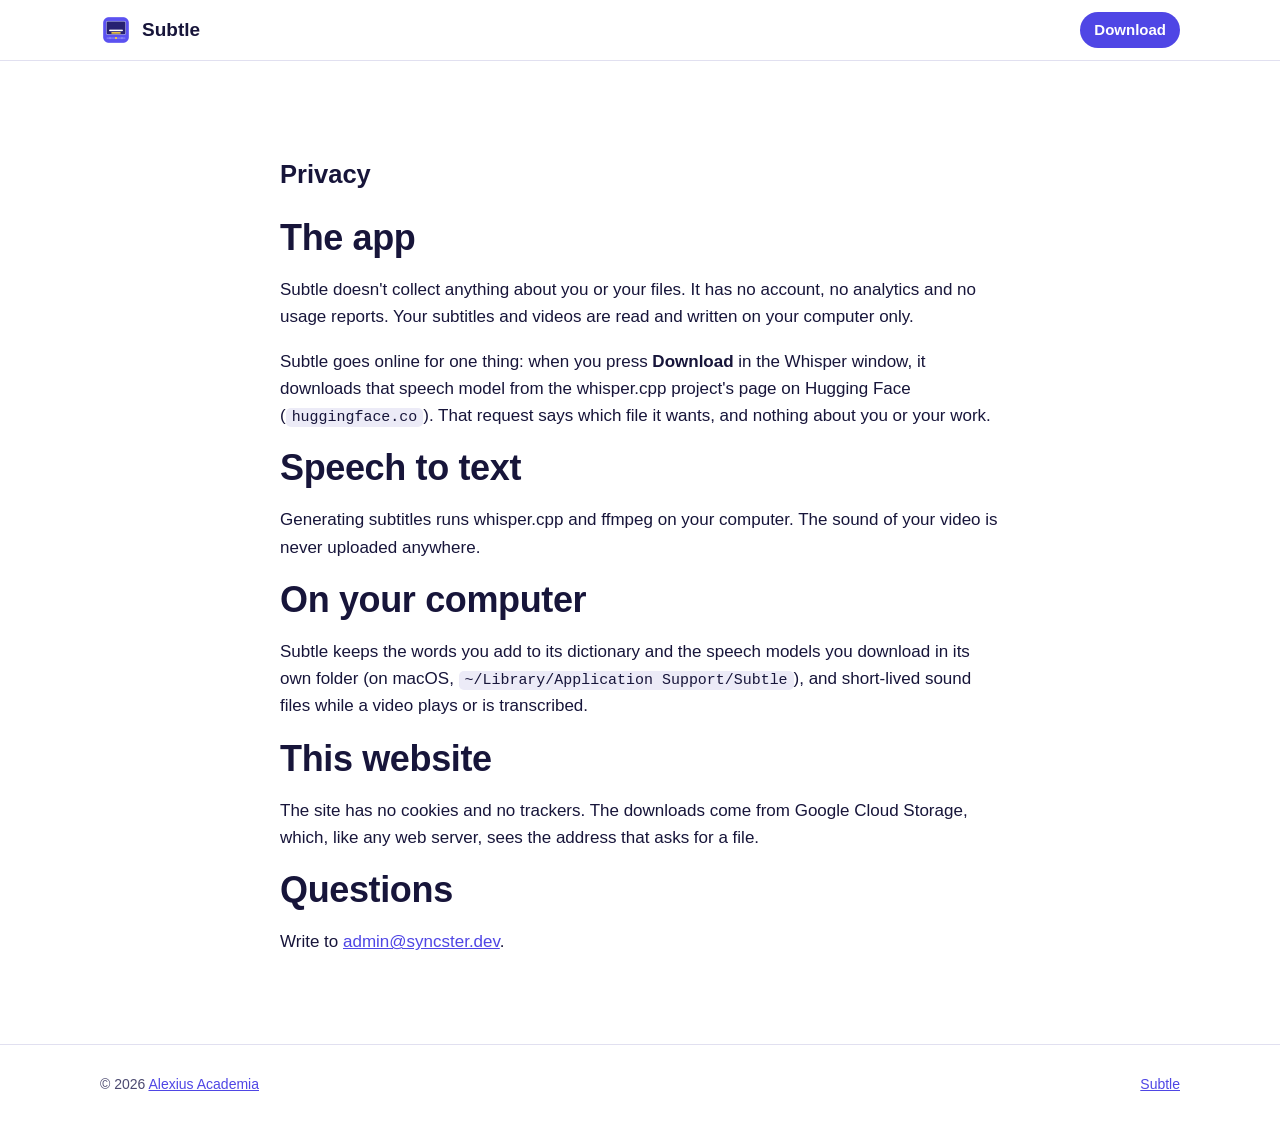
==== website/privacy.html @ 832e2484 "Subtle: an SRT subtitle editor with video preview Edit cues in a table and beside the video (Reel's " ====
<!doctype html>
<!--
  Subtle's privacy page. Author: Alexius Academia. Date: 2026-11-23
-->
<html lang="en">
<head>
  <meta charset="utf-8">
  <meta name="viewport" content="width=device-width, initial-scale=1">
  <title>Privacy — Subtle</title>
  <meta name="color-scheme" content="light dark">
  <link rel="icon" type="image/png" href="assets/favicon.png">
  <link rel="stylesheet" href="styles.css">
</head>
<body>
  <header class="top">
    <div class="wrap bar">
      <a class="brand" href="./"><img src="assets/icon.png" alt="" width="32" height="32"><span>Subtle</span></a>
      <nav><a class="pill" href="./#download">Download</a></nav>
    </div>
  </header>
  <main>
    <section>
      <div class="wrap" style="max-width: 760px">
        <h1>Privacy</h1>
        <h2>The app</h2>
        <p>Subtle doesn't collect anything about you or your files. It has no account, no analytics and no usage reports. Your subtitles and videos are read and written on your computer only.</p>
        <p>Subtle goes online for one thing: when you press <strong>Download</strong> in the Whisper window, it downloads that speech model from the whisper.cpp project's page on Hugging Face (<code>huggingface.co</code>). That request says which file it wants, and nothing about you or your work.</p>
        <h2>Speech to text</h2>
        <p>Generating subtitles runs whisper.cpp and ffmpeg on your computer. The sound of your video is never uploaded anywhere.</p>
        <h2>On your computer</h2>
        <p>Subtle keeps the words you add to its dictionary and the speech models you download in its own folder (on macOS, <code>~/Library/Application Support/Subtle</code>), and short-lived sound files while a video plays or is transcribed.</p>
        <h2>This website</h2>
        <p>The site has no cookies and no trackers. The downloads come from Google Cloud Storage, which, like any web server, sees the address that asks for a file.</p>
        <h2>Questions</h2>
        <p>Write to <a href="mailto:admin@syncster.dev">admin@syncster.dev</a>.</p>
      </div>
    </section>
  </main>
  <footer><div class="wrap foot"><span>© 2026 <a href="https://syncster.dev">Alexius Academia</a></span><span><a href="./">Subtle</a></span></div></footer>
</body>
</html>
---- website/styles.css ----
/* Subtle's website: the icon's indigo and caption yellow, light and dark.
   Author: Alexius Academia. Date: 2026-11-23 */
:root {
  --bg: #ffffff;
  --bg-band: #f4f4fb;
  --ink: #17153a;
  --ink-soft: #4b4970;
  --line: #e1e0f0;
  --brand: #4f46e5;
  --brand-ink: #ffffff;
  --accent: #ffd23f;
  --card: #ffffff;
  --code: #ecebf7;
  --hero-from: #231e6b;
  --hero-to: #4f46e5;
}
@media (prefers-color-scheme: dark) {
  :root {
    --bg: #0f0e24;
    --bg-band: #16143a;
    --ink: #ecebff;
    --ink-soft: #aeacd6;
    --line: #2b2860;
    --brand: #7b74ff;
    --brand-ink: #0f0e24;
    --card: #1a1842;
    --code: #24215a;
    --hero-from: #0f0e24;
    --hero-to: #2b2491;
  }
}
* { box-sizing: border-box; }
html { scroll-behavior: smooth; }
body {
  margin: 0;
  background: var(--bg);
  color: var(--ink);
  font: 17px/1.6 -apple-system, BlinkMacSystemFont, "Segoe UI", Inter, Roboto, sans-serif;
}
a { color: var(--brand); }
code, kbd {
  font: 0.88em ui-monospace, SFMono-Regular, Menlo, Consolas, monospace;
  background: var(--code);
  padding: 0.1em 0.4em;
  border-radius: 5px;
}
kbd { border: 1px solid var(--line); border-bottom-width: 2px; white-space: nowrap; }
.wrap { max-width: 1120px; margin: 0 auto; padding: 0 20px; }

.top {
  position: sticky; top: 0; z-index: 10;
  background: color-mix(in srgb, var(--bg) 88%, transparent);
  backdrop-filter: saturate(1.4) blur(12px);
  border-bottom: 1px solid var(--line);
}
.bar { display: flex; align-items: center; justify-content: space-between; height: 60px; gap: 16px; }
.brand { display: flex; align-items: center; gap: 10px; font-weight: 700; font-size: 19px; color: var(--ink); text-decoration: none; }
nav { display: flex; align-items: center; gap: 20px; font-size: 15px; }
nav a { color: var(--ink-soft); text-decoration: none; }
nav a:hover { color: var(--ink); }
nav .pill { background: var(--brand); color: var(--brand-ink); padding: 6px 14px; border-radius: 999px; font-weight: 600; }
@media (max-width: 720px) { nav a:not(.pill) { display: none; } }

.hero {
  background: linear-gradient(170deg, var(--hero-from), var(--hero-to) 75%, var(--bg) 75.1%);
  color: #fff;
  padding: 72px 0 24px;
  text-align: center;
}
.eyebrow { color: var(--accent); font-weight: 600; letter-spacing: 0.02em; margin: 0 0 12px; }
.hero h1 { font-size: clamp(34px, 6vw, 60px); line-height: 1.08; margin: 0 0 18px; letter-spacing: -0.02em; }
.lede { max-width: 720px; margin: 0 auto 28px; font-size: 19px; color: #dcdbff; }
.hero-get { display: flex; gap: 12px; justify-content: center; flex-wrap: wrap; }
.btn {
  display: inline-flex; flex-direction: column; align-items: center;
  padding: 12px 22px; border-radius: 12px; font-weight: 600; text-decoration: none;
  background: rgba(255, 255, 255, 0.12); color: inherit; border: 1px solid rgba(255, 255, 255, 0.28);
}
.btn small { font-weight: 400; opacity: 0.8; font-size: 13px; }
.btn.primary { background: var(--accent); color: #17153a; border-color: var(--accent); }
.open .btn { color: var(--brand); border-color: var(--brand); background: transparent; }
.fine { font-size: 14px; color: #c7c5f5; margin: 14px 0 32px; }
.shot { margin: 0; }
.shot img {
  width: 100%; height: auto; display: block;
  border-radius: 12px;
  box-shadow: 0 24px 60px rgba(10, 8, 40, 0.35), 0 0 0 1px rgba(0, 0, 0, 0.08);
}
.hero .shot { max-width: 1040px; margin: 0 auto; }

section { padding: 72px 0; }
.band { background: var(--bg-band); }
h2 { font-size: clamp(26px, 3.4vw, 36px); line-height: 1.2; margin: 0 0 16px; letter-spacing: -0.01em; }
h3 { margin: 0 0 6px; font-size: 18px; }
.sub { color: var(--ink-soft); margin: -6px 0 28px; }

.grid { display: grid; grid-template-columns: repeat(auto-fit, minmax(300px, 1fr)); gap: 20px; margin-top: 28px; }
.grid article { background: var(--card); border: 1px solid var(--line); border-radius: 14px; padding: 22px; }
.grid article h3::before { content: ""; display: block; width: 28px; height: 6px; border-radius: 3px; background: var(--accent); margin-bottom: 12px; }
.grid p { margin: 0; color: var(--ink-soft); }

.row { display: grid; grid-template-columns: 5fr 7fr; gap: 40px; align-items: center; }
.row + .row { margin-top: 64px; }
.row.flip .text { order: 2; }
.text p { color: var(--ink-soft); }
@media (max-width: 860px) { .row { grid-template-columns: 1fr; } .row.flip .text { order: 0; } }

.keys table { width: 100%; border-collapse: collapse; font-size: 15px; }
.keys td { padding: 10px 12px; border-bottom: 1px solid var(--line); vertical-align: top; }
.keys td:nth-child(odd) { white-space: nowrap; width: 1%; }
@media (max-width: 720px) {
  .keys tr { display: grid; grid-template-columns: auto 1fr; }
  .keys td:nth-child(odd) { width: auto; }
}

.two { display: grid; grid-template-columns: 1fr 1fr; gap: 48px; }
.two ul { padding-left: 20px; color: var(--ink-soft); }
@media (max-width: 860px) { .two { grid-template-columns: 1fr; } }

.cards { display: grid; grid-template-columns: repeat(auto-fit, minmax(240px, 1fr)); gap: 16px; }
.card { display: flex; flex-direction: column; gap: 8px; background: var(--card); border: 1px solid var(--line); border-radius: 14px; padding: 20px; }
.card .meta { color: var(--ink-soft); font-size: 14px; }
.card .get { background: var(--brand); color: var(--brand-ink); text-align: center; padding: 10px; border-radius: 10px; font-weight: 600; text-decoration: none; margin-top: 6px; }
.card .sum { font: 11px ui-monospace, Menlo, monospace; color: var(--ink-soft); word-break: break-all; }
.card a:not(.get) { font-size: 14px; }
.card .soon { color: var(--ink-soft); font-style: italic; }
.callout { margin: 28px 0; padding: 18px 22px; border-radius: 14px; background: var(--bg-band); border: 1px solid var(--line); }
.callout p { margin: 6px 0; color: var(--ink-soft); }
.reqs { display: grid; grid-template-columns: repeat(auto-fit, minmax(260px, 1fr)); gap: 24px; }
.reqs ul { padding-left: 20px; color: var(--ink-soft); font-size: 15px; }

footer { border-top: 1px solid var(--line); padding: 28px 0; font-size: 14px; color: var(--ink-soft); }
.foot { display: flex; justify-content: space-between; flex-wrap: wrap; gap: 10px; }
.credit { margin: 12px auto 0; font-size: 12px; }
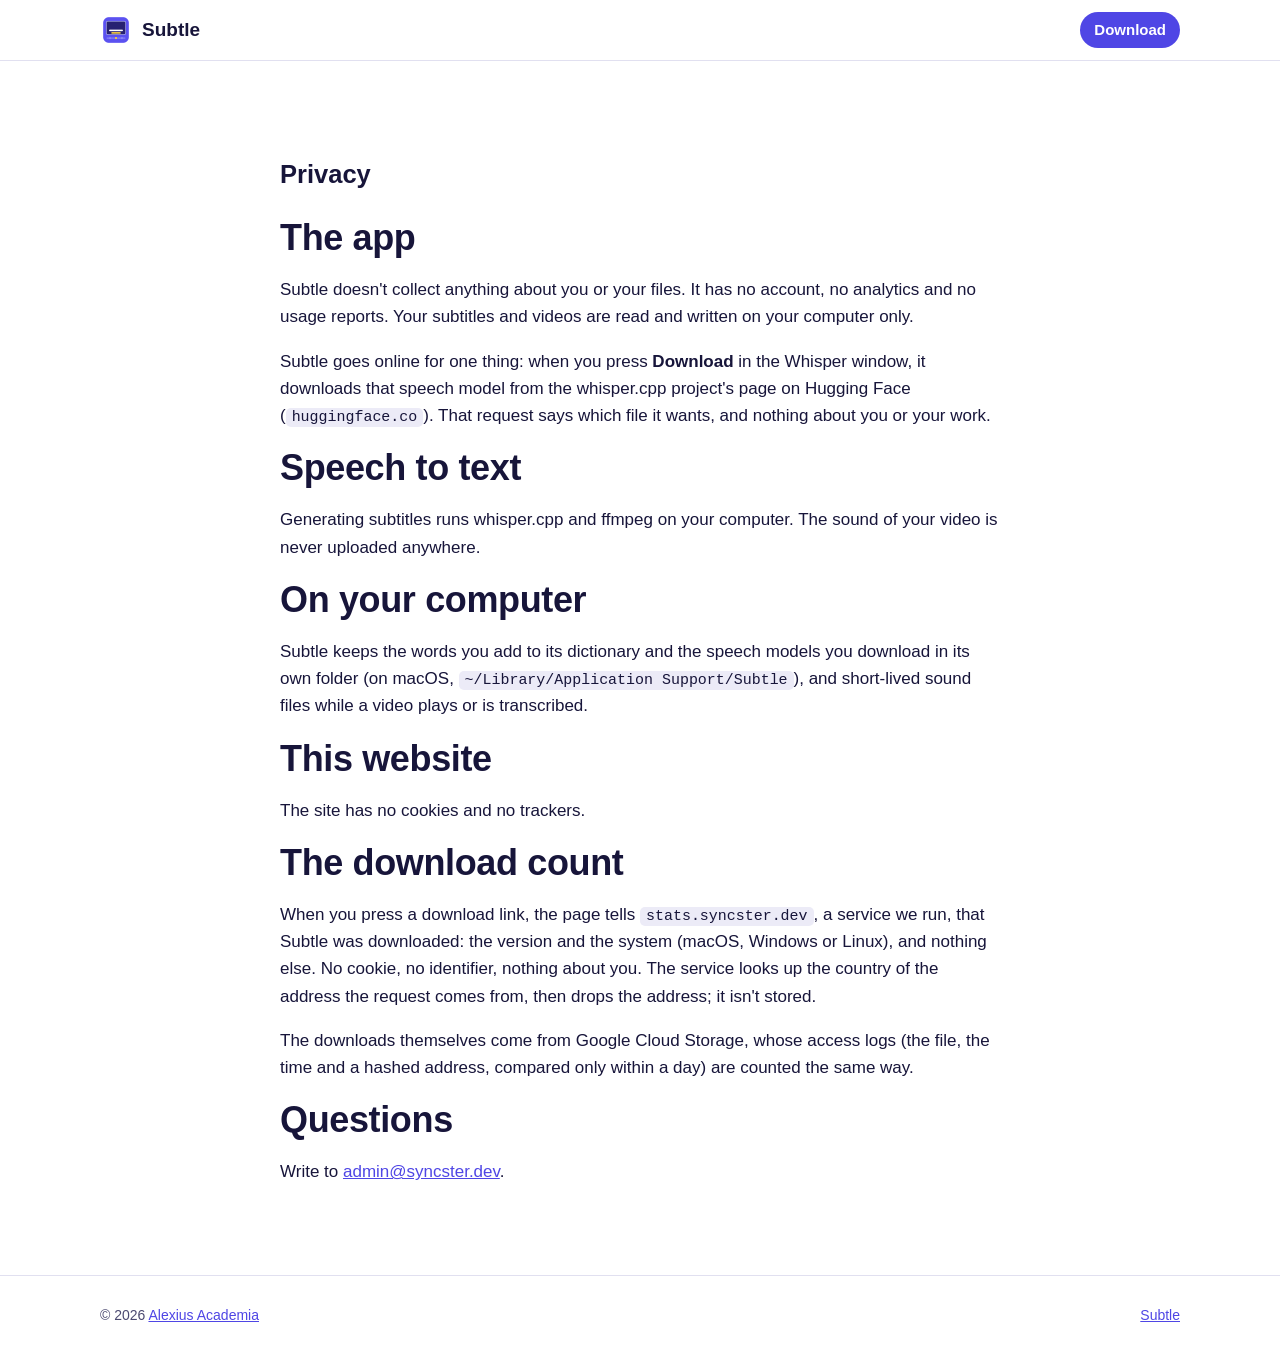
==== commit 2cf7883e: "Website: count downloads with stats.syncster.dev The download links send a ping (product, version, s" ====
--- a/website/privacy.html
+++ b/website/privacy.html
@@ -30,7 +30,10 @@
         <h2>On your computer</h2>
         <p>Subtle keeps the words you add to its dictionary and the speech models you download in its own folder (on macOS, <code>~/Library/Application Support/Subtle</code>), and short-lived sound files while a video plays or is transcribed.</p>
         <h2>This website</h2>
-        <p>The site has no cookies and no trackers. The downloads come from Google Cloud Storage, which, like any web server, sees the address that asks for a file.</p>
+        <p>The site has no cookies and no trackers.</p>
+        <h2>The download count</h2>
+        <p>When you press a download link, the page tells <code>stats.syncster.dev</code>, a service we run, that Subtle was downloaded: the version and the system (macOS, Windows or Linux), and nothing else. No cookie, no identifier, nothing about you. The service looks up the country of the address the request comes from, then drops the address; it isn't stored.</p>
+        <p>The downloads themselves come from Google Cloud Storage, whose access logs (the file, the time and a hashed address, compared only within a day) are counted the same way.</p>
         <h2>Questions</h2>
         <p>Write to <a href="mailto:admin@syncster.dev">admin@syncster.dev</a>.</p>
       </div>
